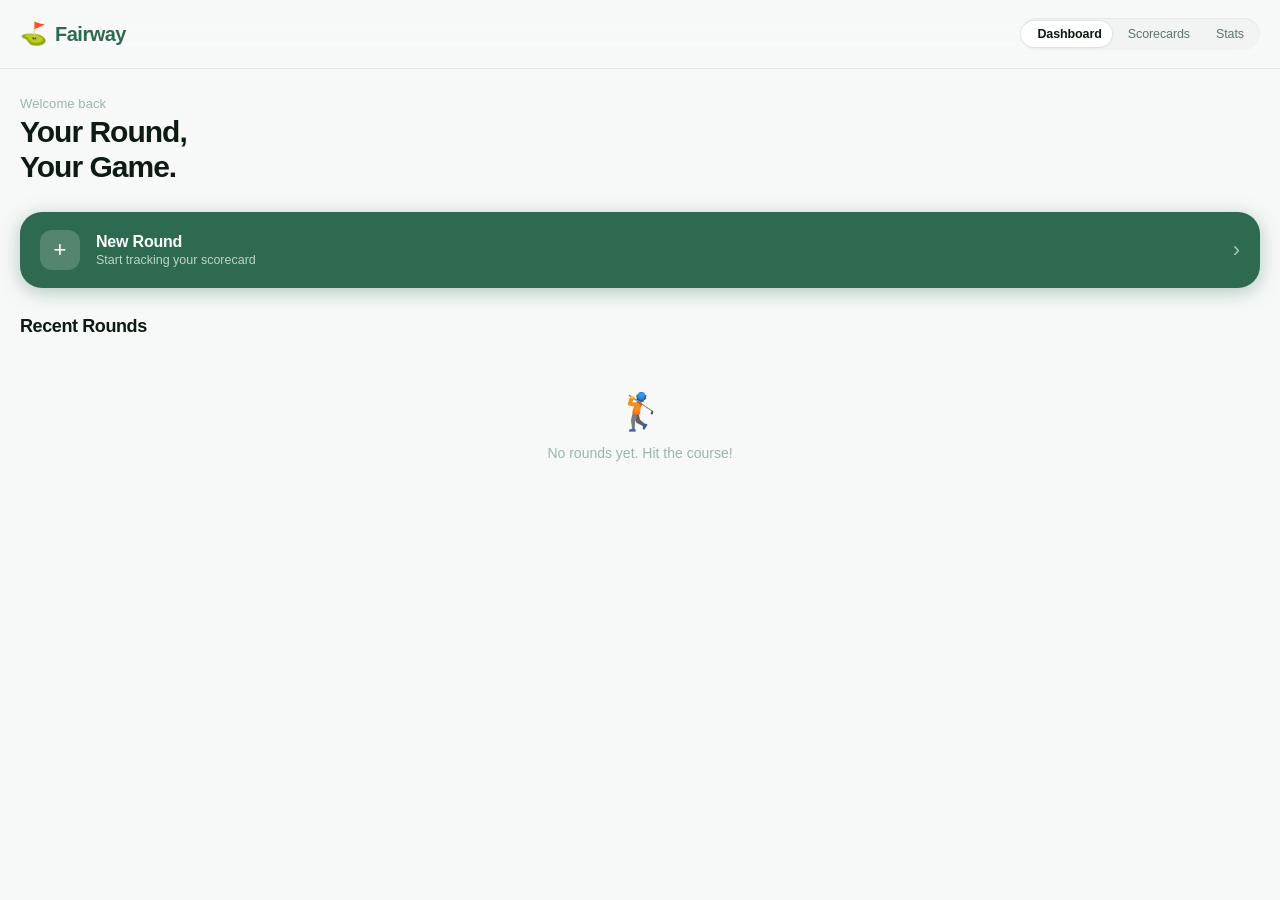
==== index.html @ 3919f479 "Add files via upload" ====
<!DOCTYPE html>
<html lang="en">
<head>
  <meta charset="UTF-8" />
  <meta name="viewport" content="width=device-width, initial-scale=1.0, viewport-fit=cover" />
  <meta name="apple-mobile-web-app-capable" content="yes" />
  <meta name="apple-mobile-web-app-status-bar-style" content="black-translucent" />
  <title>Fairway</title>
  <link rel="stylesheet" href="styles.css" />
</head>
<body>

  <!-- Header -->
  <header class="app-header">
    <div class="header-inner">
      <div class="app-logo">
        <span class="logo-icon">⛳</span>
        <span class="logo-text">Fairway</span>
      </div>
      <nav class="pill-nav" id="pillNav">
        <button class="pill-btn active" data-page="dashboard">Dashboard</button>
        <button class="pill-btn" data-page="scorecards">Scorecards</button>
        <button class="pill-btn" data-page="stats">Stats</button>
        <div class="pill-slider" id="pillSlider"></div>
      </nav>
    </div>
  </header>

  <!-- Pages -->
  <main class="app-main">

    <!-- DASHBOARD PAGE -->
    <section class="page active" id="page-dashboard">
      <div class="page-content">

        <div class="greeting-block">
          <p class="greeting-sub">Welcome back</p>
          <h1 class="greeting-title">Your Round,<br>Your Game.</h1>
        </div>

        <div class="quick-action-card" id="startRoundBtn">
          <div class="qa-icon">+</div>
          <div class="qa-text">
            <span class="qa-title">New Round</span>
            <span class="qa-sub">Start tracking your scorecard</span>
          </div>
          <div class="qa-arrow">›</div>
        </div>

        <div class="section-title">Recent Rounds</div>

        <div class="rounds-list" id="recentRoundsList">
          <div class="empty-state">
            <div class="empty-icon">🏌️</div>
            <p>No rounds yet. Hit the course!</p>
          </div>
        </div>

      </div>
    </section>

    <!-- SCORECARDS PAGE -->
    <section class="page" id="page-scorecards">
      <div class="page-content">

        <div class="page-header-block">
          <h2 class="page-title">Scorecards</h2>
          <button class="icon-btn" id="newRoundBtnSC">
            <span>+</span>
          </button>
        </div>

        <div class="filter-row">
          <button class="filter-chip active" data-filter="all">All</button>
          <button class="filter-chip" data-filter="18">18 Holes</button>
          <button class="filter-chip" data-filter="9">9 Holes</button>
        </div>

        <div class="scorecards-list" id="scorecardsList">
          <div class="empty-state">
            <div class="empty-icon">📋</div>
            <p>No scorecards yet.<br>Start a new round to begin.</p>
          </div>
        </div>

      </div>
    </section>

    <!-- STATS PAGE -->
    <section class="page" id="page-stats">
      <div class="page-content">

        <div class="page-header-block">
          <h2 class="page-title">Stats</h2>
        </div>

        <div class="stats-empty" id="statsEmpty">
          <div class="empty-icon">📊</div>
          <p>Play some rounds to<br>unlock your stats.</p>
        </div>

        <div class="stats-grid" id="statsGrid" style="display:none;">
          <div class="stat-card">
            <span class="stat-label">Avg Score</span>
            <span class="stat-value" id="statAvgScore">—</span>
            <span class="stat-sub">vs par</span>
          </div>
          <div class="stat-card">
            <span class="stat-label">Best Round</span>
            <span class="stat-value" id="statBestRound">—</span>
            <span class="stat-sub">gross score</span>
          </div>
          <div class="stat-card">
            <span class="stat-label">Rounds</span>
            <span class="stat-value" id="statRoundsPlayed">0</span>
            <span class="stat-sub">played</span>
          </div>
          <div class="stat-card">
            <span class="stat-label">Handicap</span>
            <span class="stat-value" id="statHandicap">—</span>
            <span class="stat-sub">index</span>
          </div>
        </div>

        <div class="section-title" id="statsSectionTitle" style="display:none; margin-top:24px;">Score Trend</div>
        <div class="trend-chart" id="trendChart" style="display:none;"></div>

      </div>
    </section>

  </main>

  <!-- NEW ROUND MODAL -->
  <div class="modal-overlay" id="newRoundModal">
    <div class="modal-sheet">
      <div class="modal-handle"></div>
      <h3 class="modal-title">New Round</h3>

      <div class="form-group">
        <label class="form-label">Course Name</label>
        <input class="form-input" type="text" id="courseName" placeholder="e.g. St Andrews Old Course" />
      </div>

      <div class="form-row">
        <div class="form-group half">
          <label class="form-label">Date</label>
          <input class="form-input" type="date" id="roundDate" />
        </div>
        <div class="form-group half">
          <label class="form-label">Holes</label>
          <select class="form-input" id="roundHoles">
            <option value="18">18 Holes</option>
            <option value="9">9 Holes</option>
          </select>
        </div>
      </div>

      <div class="form-group">
        <label class="form-label">Course Par</label>
        <input class="form-input" type="number" id="coursePar" placeholder="72" min="27" max="75" />
      </div>

      <div class="modal-actions">
        <button class="btn-secondary" id="cancelRoundBtn">Cancel</button>
        <button class="btn-primary" id="createRoundBtn">Create Scorecard</button>
      </div>
    </div>
  </div>

  <!-- SCORECARD DETAIL MODAL -->
  <div class="modal-overlay" id="scorecardModal">
    <div class="modal-sheet scorecard-sheet">
      <div class="modal-handle"></div>
      <div class="sc-modal-header">
        <div>
          <h3 class="modal-title" id="scModalCourse">Course Name</h3>
          <p class="sc-modal-date" id="scModalDate">Date</p>
        </div>
        <button class="close-btn" id="closeSCModal">✕</button>
      </div>

      <div class="sc-totals-row">
        <div class="sc-total-chip">
          <span class="sc-total-label">Score</span>
          <span class="sc-total-val" id="scTotalScore">0</span>
        </div>
        <div class="sc-total-chip">
          <span class="sc-total-label">Par</span>
          <span class="sc-total-val" id="scTotalPar">—</span>
        </div>
        <div class="sc-total-chip">
          <span class="sc-total-label">+/−</span>
          <span class="sc-total-val" id="scTotalDiff">—</span>
        </div>
      </div>

      <div class="hole-grid" id="holeGrid"></div>

      <div class="modal-actions">
        <button class="btn-danger" id="deleteRoundBtn">Delete Round</button>
        <button class="btn-primary" id="saveRoundBtn">Save</button>
      </div>
    </div>
  </div>

  <script src="app.js"></script>
</body>
</html>
---- styles.css ----
/* ── Variables ── */
:root {
  --green: #2D6A4F;
  --green-mid: #40916C;
  --green-light: #74C69D;
  --green-pale: #D8F3DC;
  --green-bg: #F0FAF4;
  --white: #FFFFFF;
  --off-white: #F7F9F8;
  --surface: #FFFFFF;
  --surface-2: #F2F4F3;
  --border: rgba(0,0,0,0.07);
  --text-primary: #0D1B12;
  --text-secondary: #5A7569;
  --text-tertiary: #9BB5AC;
  --shadow-sm: 0 1px 4px rgba(0,0,0,0.06), 0 0 0 1px rgba(0,0,0,0.04);
  --shadow-md: 0 4px 20px rgba(0,0,0,0.10), 0 1px 4px rgba(0,0,0,0.06);
  --shadow-lg: 0 12px 40px rgba(0,0,0,0.14), 0 2px 8px rgba(0,0,0,0.08);
  --radius-sm: 10px;
  --radius-md: 16px;
  --radius-lg: 22px;
  --radius-xl: 32px;
  --font: 'SF Pro Display', -apple-system, BlinkMacSystemFont, 'Helvetica Neue', sans-serif;
  --header-h: 68px;
  --safe-top: env(safe-area-inset-top, 0px);
  --safe-bot: env(safe-area-inset-bottom, 0px);
}

/* ── Reset ── */
*, *::before, *::after { box-sizing: border-box; margin: 0; padding: 0; }
html { height: 100%; -webkit-text-size-adjust: 100%; }
body {
  font-family: var(--font);
  background: var(--off-white);
  color: var(--text-primary);
  height: 100%;
  overscroll-behavior: none;
  -webkit-font-smoothing: antialiased;
}
button { font-family: var(--font); cursor: pointer; border: none; background: none; }
input, select { font-family: var(--font); }

/* ── Header ── */
.app-header {
  position: fixed;
  top: 0; left: 0; right: 0;
  z-index: 100;
  padding-top: var(--safe-top);
  background: rgba(247,249,248,0.85);
  backdrop-filter: saturate(180%) blur(20px);
  -webkit-backdrop-filter: saturate(180%) blur(20px);
  border-bottom: 1px solid var(--border);
}

.header-inner {
  display: flex;
  align-items: center;
  justify-content: space-between;
  height: var(--header-h);
  padding: 0 20px;
}

.app-logo {
  display: flex;
  align-items: center;
  gap: 8px;
}
.logo-icon { font-size: 22px; line-height: 1; }
.logo-text {
  font-size: 20px;
  font-weight: 700;
  letter-spacing: -0.5px;
  color: var(--green);
}

/* ── Pill Nav ── */
.pill-nav {
  position: relative;
  display: flex;
  align-items: center;
  background: var(--surface-2);
  border-radius: 50px;
  padding: 3px;
  gap: 0;
  box-shadow: inset 0 1px 2px rgba(0,0,0,0.06);
}

.pill-btn {
  position: relative;
  z-index: 1;
  padding: 6px 13px;
  border-radius: 50px;
  font-size: 12.5px;
  font-weight: 500;
  color: var(--text-secondary);
  transition: color 0.22s ease;
  white-space: nowrap;
  letter-spacing: -0.1px;
}
.pill-btn.active { color: var(--text-primary); font-weight: 600; }

.pill-slider {
  position: absolute;
  top: 3px;
  height: calc(100% - 6px);
  background: var(--white);
  border-radius: 50px;
  box-shadow: var(--shadow-sm);
  transition: left 0.28s cubic-bezier(0.34, 1.56, 0.64, 1), width 0.28s cubic-bezier(0.34, 1.56, 0.64, 1);
  pointer-events: none;
}

/* ── Main ── */
.app-main {
  padding-top: calc(var(--header-h) + var(--safe-top));
  padding-bottom: calc(24px + var(--safe-bot));
  min-height: 100vh;
}

/* ── Pages ── */
.page {
  display: none;
  animation: fadeSlideUp 0.3s cubic-bezier(0.4, 0, 0.2, 1) both;
}
.page.active { display: block; }

@keyframes fadeSlideUp {
  from { opacity: 0; transform: translateY(10px); }
  to   { opacity: 1; transform: translateY(0); }
}

.page-content { padding: 24px 20px 8px; }

/* ── Dashboard ── */
.greeting-block { margin-bottom: 28px; padding-top: 4px; }
.greeting-sub {
  font-size: 13px;
  color: var(--text-tertiary);
  letter-spacing: 0.1px;
  margin-bottom: 4px;
  font-weight: 400;
}
.greeting-title {
  font-size: 30px;
  font-weight: 700;
  line-height: 1.15;
  letter-spacing: -1px;
  color: var(--text-primary);
}

.quick-action-card {
  display: flex;
  align-items: center;
  gap: 16px;
  background: var(--green);
  border-radius: var(--radius-lg);
  padding: 18px 20px;
  margin-bottom: 28px;
  cursor: pointer;
  transition: transform 0.15s ease, box-shadow 0.15s ease;
  box-shadow: 0 4px 20px rgba(45,106,79,0.35);
}
.quick-action-card:active { transform: scale(0.98); }

.qa-icon {
  width: 40px; height: 40px;
  background: rgba(255,255,255,0.18);
  border-radius: 12px;
  display: flex; align-items: center; justify-content: center;
  font-size: 22px;
  font-weight: 300;
  color: white;
  flex-shrink: 0;
}
.qa-text { flex: 1; }
.qa-title { display: block; font-size: 16px; font-weight: 600; color: white; letter-spacing: -0.2px; }
.qa-sub   { display: block; font-size: 12.5px; color: rgba(255,255,255,0.7); margin-top: 2px; }
.qa-arrow { font-size: 22px; color: rgba(255,255,255,0.6); font-weight: 300; }

/* ── Section title ── */
.section-title {
  font-size: 18px;
  font-weight: 700;
  letter-spacing: -0.4px;
  color: var(--text-primary);
  margin-bottom: 14px;
}

/* ── Rounds list ── */
.rounds-list, .scorecards-list {
  display: flex;
  flex-direction: column;
  gap: 12px;
}

.round-card {
  background: var(--surface);
  border-radius: var(--radius-md);
  padding: 16px 18px;
  box-shadow: var(--shadow-sm);
  cursor: pointer;
  transition: transform 0.15s ease, box-shadow 0.15s ease;
  display: flex;
  align-items: center;
  justify-content: space-between;
}
.round-card:active { transform: scale(0.99); box-shadow: var(--shadow-md); }

.round-card-left { flex: 1; min-width: 0; }
.round-course {
  font-size: 15px;
  font-weight: 600;
  letter-spacing: -0.3px;
  color: var(--text-primary);
  white-space: nowrap;
  overflow: hidden;
  text-overflow: ellipsis;
}
.round-meta {
  font-size: 12.5px;
  color: var(--text-tertiary);
  margin-top: 3px;
}

.round-card-right { text-align: right; flex-shrink: 0; margin-left: 12px; }
.round-score-big {
  font-size: 26px;
  font-weight: 700;
  letter-spacing: -1px;
  color: var(--text-primary);
  line-height: 1;
}
.round-vs-par {
  font-size: 12px;
  font-weight: 500;
  margin-top: 3px;
  padding: 2px 7px;
  border-radius: 20px;
  display: inline-block;
}
.round-vs-par.over  { background: #FEE2E2; color: #DC2626; }
.round-vs-par.under { background: #DCFCE7; color: #16A34A; }
.round-vs-par.even  { background: var(--surface-2); color: var(--text-secondary); }

/* ── Page header block ── */
.page-header-block {
  display: flex;
  align-items: center;
  justify-content: space-between;
  margin-bottom: 18px;
}
.page-title {
  font-size: 28px;
  font-weight: 700;
  letter-spacing: -0.8px;
}
.icon-btn {
  width: 36px; height: 36px;
  background: var(--green);
  border-radius: 50%;
  color: white;
  font-size: 22px;
  font-weight: 300;
  display: flex; align-items: center; justify-content: center;
  box-shadow: 0 2px 10px rgba(45,106,79,0.35);
  transition: transform 0.15s ease;
  line-height: 1;
}
.icon-btn:active { transform: scale(0.93); }

/* ── Filter chips ── */
.filter-row {
  display: flex;
  gap: 8px;
  margin-bottom: 18px;
}
.filter-chip {
  padding: 6px 14px;
  border-radius: 50px;
  font-size: 13px;
  font-weight: 500;
  background: var(--surface-2);
  color: var(--text-secondary);
  transition: all 0.18s ease;
}
.filter-chip.active {
  background: var(--green);
  color: white;
  box-shadow: 0 2px 8px rgba(45,106,79,0.3);
}

/* ── Stats ── */
.stats-grid {
  display: grid;
  grid-template-columns: 1fr 1fr;
  gap: 12px;
  margin-top: 4px;
}
.stat-card {
  background: var(--surface);
  border-radius: var(--radius-md);
  padding: 18px 16px;
  box-shadow: var(--shadow-sm);
  display: flex;
  flex-direction: column;
}
.stat-label {
  font-size: 12px;
  color: var(--text-tertiary);
  font-weight: 500;
  letter-spacing: 0.2px;
  text-transform: uppercase;
}
.stat-value {
  font-size: 34px;
  font-weight: 700;
  letter-spacing: -1.5px;
  color: var(--text-primary);
  line-height: 1.1;
  margin-top: 6px;
}
.stat-sub {
  font-size: 12px;
  color: var(--text-tertiary);
  margin-top: 3px;
}

.trend-chart {
  background: var(--surface);
  border-radius: var(--radius-md);
  padding: 16px;
  box-shadow: var(--shadow-sm);
  min-height: 80px;
  display: flex;
  align-items: flex-end;
  gap: 6px;
}
.trend-bar-wrap { flex: 1; display: flex; flex-direction: column; align-items: center; gap: 5px; }
.trend-bar {
  width: 100%;
  background: var(--green-pale);
  border-radius: 4px 4px 0 0;
  transition: height 0.4s cubic-bezier(0.34, 1.56, 0.64, 1);
  min-height: 4px;
}
.trend-bar.best { background: var(--green); }
.trend-label { font-size: 10px; color: var(--text-tertiary); text-align: center; white-space: nowrap; }

/* ── Empty state ── */
.empty-state, .stats-empty {
  text-align: center;
  padding: 40px 20px;
  color: var(--text-tertiary);
}
.empty-icon { font-size: 36px; margin-bottom: 10px; }
.empty-state p, .stats-empty p { font-size: 14px; line-height: 1.5; }

/* ── Modal ── */
.modal-overlay {
  display: none;
  position: fixed;
  inset: 0;
  z-index: 200;
  background: rgba(0,0,0,0.4);
  backdrop-filter: blur(4px);
  -webkit-backdrop-filter: blur(4px);
  align-items: flex-end;
  animation: overlayIn 0.22s ease both;
}
.modal-overlay.open { display: flex; }

@keyframes overlayIn {
  from { background: rgba(0,0,0,0); }
  to   { background: rgba(0,0,0,0.4); }
}

.modal-sheet {
  background: var(--surface);
  border-radius: var(--radius-xl) var(--radius-xl) 0 0;
  width: 100%;
  max-height: 92vh;
  overflow-y: auto;
  padding: 12px 24px calc(28px + var(--safe-bot));
  animation: sheetUp 0.3s cubic-bezier(0.34, 1.2, 0.64, 1) both;
  -webkit-overflow-scrolling: touch;
}

.scorecard-sheet { max-height: 95vh; }

@keyframes sheetUp {
  from { transform: translateY(100%); }
  to   { transform: translateY(0); }
}

.modal-handle {
  width: 36px; height: 4px;
  background: var(--border);
  border-radius: 2px;
  margin: 0 auto 20px;
}

.modal-title {
  font-size: 20px;
  font-weight: 700;
  letter-spacing: -0.5px;
  margin-bottom: 22px;
}

/* ── Form ── */
.form-group { margin-bottom: 16px; }
.form-row { display: flex; gap: 12px; }
.form-group.half { flex: 1; }

.form-label {
  display: block;
  font-size: 12.5px;
  font-weight: 600;
  color: var(--text-secondary);
  letter-spacing: 0.2px;
  text-transform: uppercase;
  margin-bottom: 6px;
}

.form-input {
  width: 100%;
  padding: 13px 14px;
  background: var(--surface-2);
  border: 1.5px solid transparent;
  border-radius: var(--radius-sm);
  font-size: 15px;
  color: var(--text-primary);
  outline: none;
  transition: border-color 0.18s ease, background 0.18s ease;
  -webkit-appearance: none;
  appearance: none;
}
.form-input:focus {
  border-color: var(--green-light);
  background: var(--white);
}
.form-input::placeholder { color: var(--text-tertiary); }

/* ── Modal actions ── */
.modal-actions {
  display: flex;
  gap: 10px;
  margin-top: 24px;
}

.btn-primary {
  flex: 2;
  padding: 15px;
  background: var(--green);
  color: white;
  border-radius: var(--radius-md);
  font-size: 15px;
  font-weight: 600;
  letter-spacing: -0.2px;
  box-shadow: 0 3px 14px rgba(45,106,79,0.35);
  transition: transform 0.15s ease, opacity 0.15s ease;
}
.btn-primary:active { transform: scale(0.98); opacity: 0.9; }

.btn-secondary {
  flex: 1;
  padding: 15px;
  background: var(--surface-2);
  color: var(--text-secondary);
  border-radius: var(--radius-md);
  font-size: 15px;
  font-weight: 500;
  transition: background 0.15s ease;
}
.btn-secondary:active { background: var(--border); }

.btn-danger {
  flex: 1;
  padding: 15px;
  background: #FEE2E2;
  color: #DC2626;
  border-radius: var(--radius-md);
  font-size: 15px;
  font-weight: 600;
  transition: background 0.15s ease;
}
.btn-danger:active { background: #FECACA; }

/* ── Scorecard Modal ── */
.sc-modal-header {
  display: flex;
  align-items: flex-start;
  justify-content: space-between;
  margin-bottom: 18px;
}
.sc-modal-date {
  font-size: 13px;
  color: var(--text-tertiary);
  margin-top: 3px;
}
.close-btn {
  width: 32px; height: 32px;
  background: var(--surface-2);
  border-radius: 50%;
  font-size: 14px;
  color: var(--text-secondary);
  display: flex; align-items: center; justify-content: center;
  flex-shrink: 0;
  margin-top: -4px;
  transition: background 0.15s ease;
}
.close-btn:active { background: var(--border); }

.sc-totals-row {
  display: flex;
  gap: 10px;
  margin-bottom: 22px;
}
.sc-total-chip {
  flex: 1;
  background: var(--off-white);
  border-radius: var(--radius-sm);
  padding: 12px;
  text-align: center;
}
.sc-total-label {
  display: block;
  font-size: 11px;
  color: var(--text-tertiary);
  font-weight: 600;
  text-transform: uppercase;
  letter-spacing: 0.3px;
}
.sc-total-val {
  display: block;
  font-size: 24px;
  font-weight: 700;
  letter-spacing: -1px;
  margin-top: 4px;
  color: var(--text-primary);
}

/* ── Hole Grid ── */
.hole-grid {
  display: grid;
  grid-template-columns: repeat(3, 1fr);
  gap: 10px;
  margin-bottom: 6px;
}

.hole-cell {
  background: var(--off-white);
  border-radius: var(--radius-sm);
  padding: 10px 8px 10px;
  display: flex;
  flex-direction: column;
  align-items: center;
  gap: 6px;
}
.hole-num {
  font-size: 11px;
  font-weight: 600;
  color: var(--text-tertiary);
  text-transform: uppercase;
  letter-spacing: 0.3px;
}
.hole-par-label {
  font-size: 11px;
  color: var(--text-tertiary);
}
.hole-score-input {
  width: 100%;
  text-align: center;
  padding: 8px 4px;
  background: var(--white);
  border: 1.5px solid transparent;
  border-radius: 8px;
  font-size: 20px;
  font-weight: 700;
  color: var(--text-primary);
  outline: none;
  -webkit-appearance: none;
  appearance: none;
  transition: border-color 0.18s ease;
}
.hole-score-input:focus { border-color: var(--green-light); }
.hole-score-input.birdie { border-color: var(--green-light); background: var(--green-pale); color: var(--green); }
.hole-score-input.eagle  { border-color: var(--green); background: var(--green); color: white; }
.hole-score-input.bogey  { border-color: #FCA5A5; background: #FFF5F5; color: #DC2626; }
.hole-score-input.double { border-color: #DC2626; background: #FEE2E2; color: #DC2626; }

/* ── Scrollbar ── */
::-webkit-scrollbar { width: 0; }
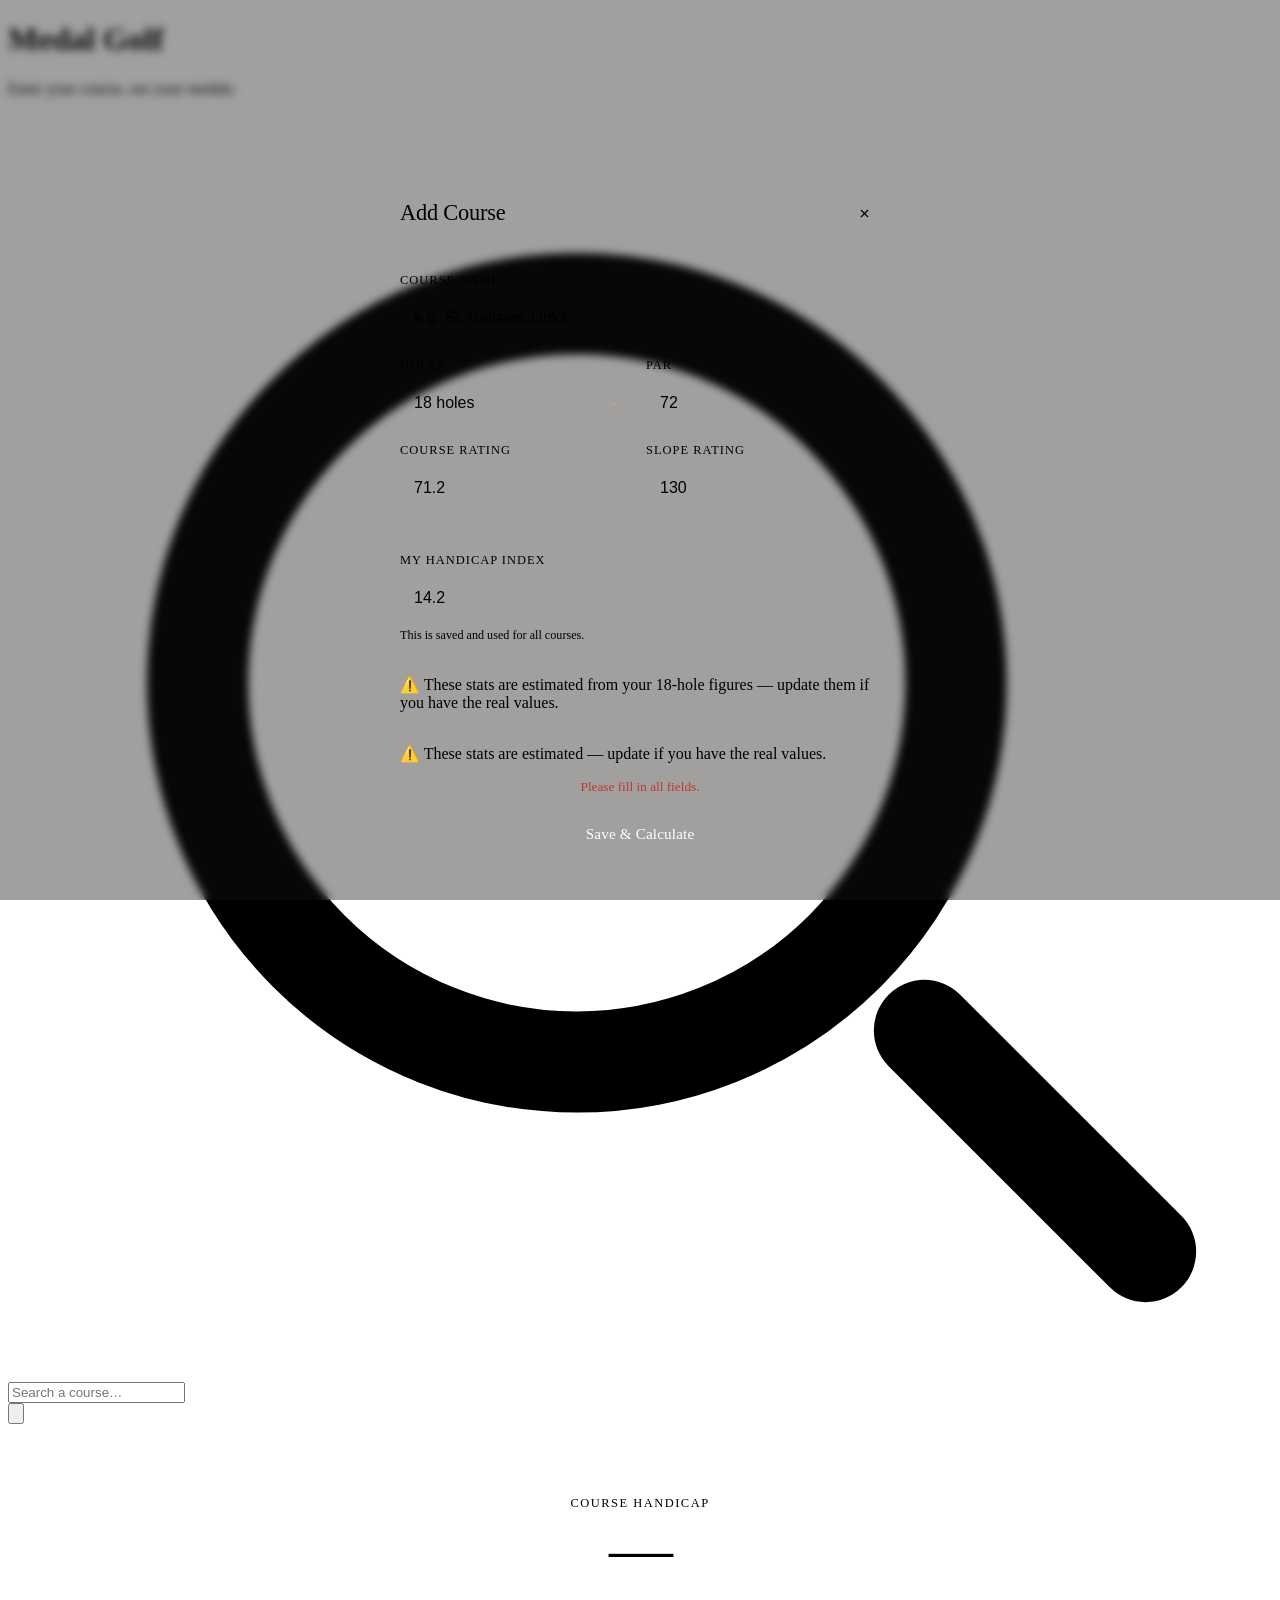
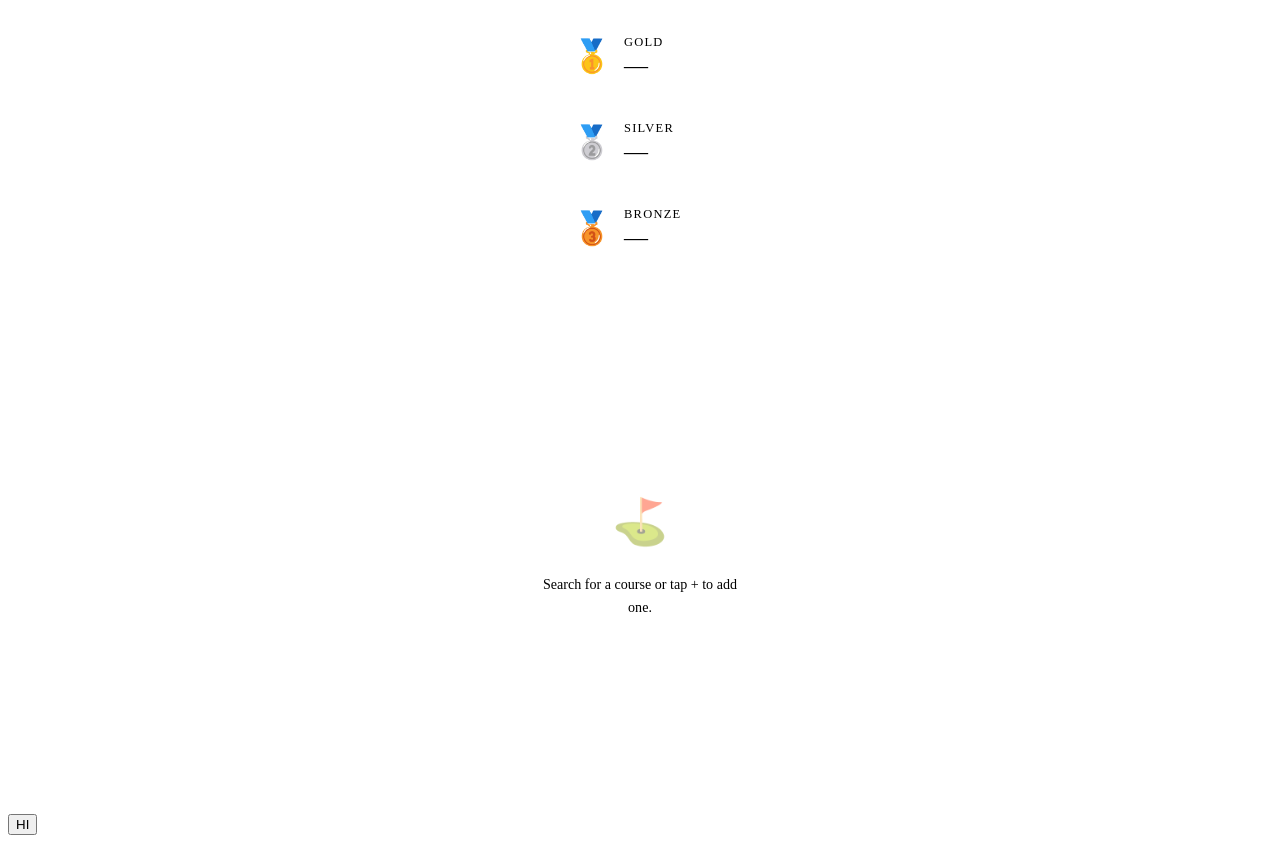
==== commit 60712669: "Add files via upload" ====
--- a/index.html
+++ b/index.html
@@ -2,207 +2,180 @@
 <html lang="en">
 <head>
   <meta charset="UTF-8" />
-  <meta name="viewport" content="width=device-width, initial-scale=1.0, viewport-fit=cover" />
+  <meta name="viewport" content="width=device-width, initial-scale=1.0, maximum-scale=1.0, user-scalable=no, viewport-fit=cover" />
+  <title>Medal Golf</title>
+  <link rel="manifest" href="manifest.json" />
   <meta name="apple-mobile-web-app-capable" content="yes" />
   <meta name="apple-mobile-web-app-status-bar-style" content="black-translucent" />
-  <title>Fairway</title>
-  <link rel="stylesheet" href="styles.css" />
+  <meta name="apple-mobile-web-app-title" content="Medal Golf" />
+  <link rel="apple-touch-icon" href="icons/icon-180.png" />
+  <meta name="theme-color" content="#f5f0e8" />
+  <link rel="preconnect" href="https://fonts.googleapis.com" />
+  <link rel="preconnect" href="https://fonts.gstatic.com" crossorigin />
+  <link href="https://fonts.googleapis.com/css2?family=DM+Sans:wght@300;400;500;600&family=DM+Serif+Display&display=swap" rel="stylesheet" />
+  <link rel="stylesheet" href="css/base.css" />
+  <link rel="stylesheet" href="css/search.css" />
+  <link rel="stylesheet" href="css/results.css" />
+  <link rel="stylesheet" href="css/modal.css" />
 </head>
 <body>
 
-  <!-- Header -->
-  <header class="app-header">
-    <div class="header-inner">
-      <div class="app-logo">
-        <span class="logo-icon">⛳</span>
-        <span class="logo-text">Fairway</span>
+  <!-- Main view -->
+  <div class="app">
+
+    <header class="app-header">
+      <h1 class="app-title">Medal Golf</h1>
+      <p class="app-sub">Enter your course, see your medals.</p>
+    </header>
+
+    <section class="search-section">
+      <div class="search-row">
+        <div class="search-wrap">
+          <svg class="search-icon" xmlns="http://www.w3.org/2000/svg" viewBox="0 0 20 20" fill="none" stroke="currentColor" stroke-width="1.6" stroke-linecap="round" stroke-linejoin="round">
+            <circle cx="9" cy="9" r="6"/><line x1="14.5" y1="14.5" x2="18" y2="18"/>
+          </svg>
+          <input type="text" id="searchInput" class="search-input" placeholder="Search a course…" autocomplete="off" />
+          <div id="searchDropdown" class="search-dropdown hidden"></div>
+        </div>
+        <button class="add-btn" id="openAddCourse" title="Add course">
+          <svg xmlns="http://www.w3.org/2000/svg" viewBox="0 0 20 20" fill="none" stroke="currentColor" stroke-width="1.8" stroke-linecap="round">
+            <line x1="10" y1="4" x2="10" y2="16"/><line x1="4" y1="10" x2="16" y2="10"/>
+          </svg>
+        </button>
       </div>
-      <nav class="pill-nav" id="pillNav">
-        <button class="pill-btn active" data-page="dashboard">Dashboard</button>
-        <button class="pill-btn" data-page="scorecards">Scorecards</button>
-        <button class="pill-btn" data-page="stats">Stats</button>
-        <div class="pill-slider" id="pillSlider"></div>
-      </nav>
-    </div>
-  </header>
+    </section>
 
-  <!-- Pages -->
-  <main class="app-main">
+    <!-- Results -->
+    <section class="results-section hidden" id="resultsSection">
+      <div class="course-info">
+        <span class="course-name-label" id="displayCourseName"></span>
+        <span class="course-meta" id="displayCourseMeta"></span>
+      </div>
 
-    <!-- DASHBOARD PAGE -->
-    <section class="page active" id="page-dashboard">
-      <div class="page-content">
+      <div class="estimated-warning hidden" id="estimatedWarning"></div>
 
-        <div class="greeting-block">
-          <p class="greeting-sub">Welcome back</p>
-          <h1 class="greeting-title">Your Round,<br>Your Game.</h1>
+      <div class="handicap-display">
+        <span class="handicap-label">Course Handicap</span>
+        <span class="handicap-value" id="displayCourseHandicap">—</span>
+      </div>
+
+      <div class="medals">
+        <div class="medal-row" id="goldRow">
+          <span class="medal-emoji">🥇</span>
+          <div class="medal-info">
+            <span class="medal-tier">Gold</span>
+            <span class="medal-range" id="goldRange">—</span>
+          </div>
+        </div>
+        <div class="medal-row" id="silverRow">
+          <span class="medal-emoji">🥈</span>
+          <div class="medal-info">
+            <span class="medal-tier">Silver</span>
+            <span class="medal-range" id="silverRange">—</span>
+          </div>
+        </div>
+        <div class="medal-row" id="bronzeRow">
+          <span class="medal-emoji">🥉</span>
+          <div class="medal-info">
+            <span class="medal-tier">Bronze</span>
+            <span class="medal-range" id="bronzeRange">—</span>
+          </div>
+        </div>
+      </div>
+    </section>
+
+    <!-- Empty state -->
+    <section class="empty-state" id="emptyState">
+      <span class="empty-icon">⛳</span>
+      <p class="empty-text">Search for a course or tap + to add one.</p>
+    </section>
+
+  </div>
+
+  <!-- Add Course Modal -->
+  <div class="modal-backdrop hidden" id="modalBackdrop">
+    <div class="modal" id="addCourseModal">
+      <div class="modal-header">
+        <h2 class="modal-title">Add Course</h2>
+        <button class="modal-close" id="closeModal">
+          <svg xmlns="http://www.w3.org/2000/svg" viewBox="0 0 20 20" fill="none" stroke="currentColor" stroke-width="1.8" stroke-linecap="round">
+            <line x1="5" y1="5" x2="15" y2="15"/><line x1="15" y1="5" x2="5" y2="15"/>
+          </svg>
+        </button>
+      </div>
+
+      <div class="modal-body">
+        <div class="field-group">
+          <label class="field-label" for="fieldName">Course Name</label>
+          <input class="field-input" type="text" id="fieldName" placeholder="e.g. St Andrews Links" />
         </div>
 
-        <div class="quick-action-card" id="startRoundBtn">
-          <div class="qa-icon">+</div>
-          <div class="qa-text">
-            <span class="qa-title">New Round</span>
-            <span class="qa-sub">Start tracking your scorecard</span>
+        <div class="field-row">
+          <div class="field-group">
+            <label class="field-label" for="fieldHoles">Holes</label>
+            <select class="field-input field-select" id="fieldHoles">
+              <option value="18">18 holes</option>
+              <option value="front9">Front 9</option>
+              <option value="back9">Back 9</option>
+            </select>
           </div>
-          <div class="qa-arrow">›</div>
-        </div>
-
-        <div class="section-title">Recent Rounds</div>
-
-        <div class="rounds-list" id="recentRoundsList">
-          <div class="empty-state">
-            <div class="empty-icon">🏌️</div>
-            <p>No rounds yet. Hit the course!</p>
+          <div class="field-group">
+            <label class="field-label" for="fieldPar">Par</label>
+            <input class="field-input" type="number" id="fieldPar" placeholder="72" min="27" max="74" />
           </div>
         </div>
 
-      </div>
-    </section>
-
-    <!-- SCORECARDS PAGE -->
-    <section class="page" id="page-scorecards">
-      <div class="page-content">
-
-        <div class="page-header-block">
-          <h2 class="page-title">Scorecards</h2>
-          <button class="icon-btn" id="newRoundBtnSC">
-            <span>+</span>
-          </button>
-        </div>
-
-        <div class="filter-row">
-          <button class="filter-chip active" data-filter="all">All</button>
-          <button class="filter-chip" data-filter="18">18 Holes</button>
-          <button class="filter-chip" data-filter="9">9 Holes</button>
-        </div>
-
-        <div class="scorecards-list" id="scorecardsList">
-          <div class="empty-state">
-            <div class="empty-icon">📋</div>
-            <p>No scorecards yet.<br>Start a new round to begin.</p>
+        <div class="field-row">
+          <div class="field-group">
+            <label class="field-label" for="fieldCR">Course Rating</label>
+            <input class="field-input" type="number" id="fieldCR" placeholder="71.2" step="0.1" min="55" max="80" />
+          </div>
+          <div class="field-group">
+            <label class="field-label" for="fieldSR">Slope Rating</label>
+            <input class="field-input" type="number" id="fieldSR" placeholder="130" min="55" max="155" />
           </div>
         </div>
 
+        <div class="field-divider"></div>
+
+        <div class="field-group">
+          <label class="field-label" for="fieldHI">My Handicap Index</label>
+          <input class="field-input" type="number" id="fieldHI" placeholder="14.2" step="0.1" min="0" max="54" />
+          <span class="field-hint">This is saved and used for all courses.</span>
       </div>
-    </section>
 
-    <!-- STATS PAGE -->
-    <section class="page" id="page-stats">
-      <div class="page-content">
-
-        <div class="page-header-block">
-          <h2 class="page-title">Stats</h2>
+      <p class="estimated-note hidden" id="estimatedNote">⚠️ These stats are estimated from your 18-hole figures — update them if you have the real values.</p>
         </div>
 
-        <div class="stats-empty" id="statsEmpty">
-          <div class="empty-icon">📊</div>
-          <p>Play some rounds to<br>unlock your stats.</p>
+        <p class="estimated-note hidden" id="estimatedNote">⚠️ These stats are estimated — update if you have the real values.</p>
+        <p class="modal-error hidden" id="modalError">Please fill in all fields.</p>
+
+        <div class="modal-actions" id="modalActions">
+          <button class="submit-btn" id="submitCourse">Save &amp; Calculate</button>
         </div>
-
-        <div class="stats-grid" id="statsGrid" style="display:none;">
-          <div class="stat-card">
-            <span class="stat-label">Avg Score</span>
-            <span class="stat-value" id="statAvgScore">—</span>
-            <span class="stat-sub">vs par</span>
-          </div>
-          <div class="stat-card">
-            <span class="stat-label">Best Round</span>
-            <span class="stat-value" id="statBestRound">—</span>
-            <span class="stat-sub">gross score</span>
-          </div>
-          <div class="stat-card">
-            <span class="stat-label">Rounds</span>
-            <span class="stat-value" id="statRoundsPlayed">0</span>
-            <span class="stat-sub">played</span>
-          </div>
-          <div class="stat-card">
-            <span class="stat-label">Handicap</span>
-            <span class="stat-value" id="statHandicap">—</span>
-            <span class="stat-sub">index</span>
-          </div>
-        </div>
-
-        <div class="section-title" id="statsSectionTitle" style="display:none; margin-top:24px;">Score Trend</div>
-        <div class="trend-chart" id="trendChart" style="display:none;"></div>
-
-      </div>
-    </section>
-
-  </main>
-
-  <!-- NEW ROUND MODAL -->
-  <div class="modal-overlay" id="newRoundModal">
-    <div class="modal-sheet">
-      <div class="modal-handle"></div>
-      <h3 class="modal-title">New Round</h3>
-
-      <div class="form-group">
-        <label class="form-label">Course Name</label>
-        <input class="form-input" type="text" id="courseName" placeholder="e.g. St Andrews Old Course" />
-      </div>
-
-      <div class="form-row">
-        <div class="form-group half">
-          <label class="form-label">Date</label>
-          <input class="form-input" type="date" id="roundDate" />
-        </div>
-        <div class="form-group half">
-          <label class="form-label">Holes</label>
-          <select class="form-input" id="roundHoles">
-            <option value="18">18 Holes</option>
-            <option value="9">9 Holes</option>
-          </select>
-        </div>
-      </div>
-
-      <div class="form-group">
-        <label class="form-label">Course Par</label>
-        <input class="form-input" type="number" id="coursePar" placeholder="72" min="27" max="75" />
-      </div>
-
-      <div class="modal-actions">
-        <button class="btn-secondary" id="cancelRoundBtn">Cancel</button>
-        <button class="btn-primary" id="createRoundBtn">Create Scorecard</button>
       </div>
     </div>
   </div>
 
-  <!-- SCORECARD DETAIL MODAL -->
-  <div class="modal-overlay" id="scorecardModal">
-    <div class="modal-sheet scorecard-sheet">
-      <div class="modal-handle"></div>
-      <div class="sc-modal-header">
-        <div>
-          <h3 class="modal-title" id="scModalCourse">Course Name</h3>
-          <p class="sc-modal-date" id="scModalDate">Date</p>
-        </div>
-        <button class="close-btn" id="closeSCModal">✕</button>
-      </div>
+  <!-- Edit Handicap floating button -->
+  <button class="hi-edit-btn hidden" id="hiEditBtn" title="Edit handicap index">
+    HI <span id="hiEditValue"></span>
+  </button>
 
-      <div class="sc-totals-row">
-        <div class="sc-total-chip">
-          <span class="sc-total-label">Score</span>
-          <span class="sc-total-val" id="scTotalScore">0</span>
-        </div>
-        <div class="sc-total-chip">
-          <span class="sc-total-label">Par</span>
-          <span class="sc-total-val" id="scTotalPar">—</span>
-        </div>
-        <div class="sc-total-chip">
-          <span class="sc-total-label">+/−</span>
-          <span class="sc-total-val" id="scTotalDiff">—</span>
-        </div>
-      </div>
-
-      <div class="hole-grid" id="holeGrid"></div>
-
-      <div class="modal-actions">
-        <button class="btn-danger" id="deleteRoundBtn">Delete Round</button>
-        <button class="btn-primary" id="saveRoundBtn">Save</button>
-      </div>
-    </div>
-  </div>
-
-  <script src="app.js"></script>
+  <script>
+    if ('serviceWorker' in navigator) {
+      window.addEventListener('load', () => {
+        navigator.serviceWorker.register('/sw.js');
+      });
+    }
+  </script>
+  <script src="js/api.js"></script>
+  <script src="js/storage.js"></script>
+  <script src="js/calculator.js"></script>
+  <script src="js/ui.js"></script>
+  <script src="js/sheet.js"></script>
+  <script src="js/app.js"></script>
 </body>
 </html>
+<link rel="stylesheet" href="css/responsive.css" />
+  <link rel="stylesheet" href="css/components.css" />
--- a/css/results.css
+++ b/css/results.css
@@ -0,0 +1,155 @@
+/* ── Results section ── */
+.results-section {
+  animation: fadeUp 0.3s ease both;
+  display: flex;
+  flex-direction: column;
+  align-items: center;
+  justify-content: center;
+  min-height: 55vh;
+}
+
+@keyframes fadeUp {
+  from { opacity: 0; transform: translateY(12px); }
+  to   { opacity: 1; transform: translateY(0); }
+}
+
+/* ── Course info ── */
+.course-info {
+  text-align: center;
+  margin-bottom: 20px;
+  display: flex;
+  flex-direction: column;
+  gap: 4px;
+  width: 100%;
+}
+
+.course-name-label {
+  font-family: var(--font-display);
+  font-size: 1.55rem;
+  font-weight: 400;
+  color: var(--text-primary);
+  letter-spacing: -0.01em;
+  line-height: 1.2;
+}
+
+.course-meta {
+  font-size: 0.82rem;
+  color: var(--text-tertiary);
+  font-weight: 300;
+  letter-spacing: 0.02em;
+}
+
+/* ── Course handicap display ── */
+.handicap-display {
+  display: flex;
+  flex-direction: column;
+  align-items: center;
+  margin-bottom: 32px;
+  gap: 6px;
+  width: 100%;
+}
+
+.handicap-label {
+  font-size: 0.78rem;
+  text-transform: uppercase;
+  letter-spacing: 0.12em;
+  color: var(--text-tertiary);
+  font-weight: 500;
+}
+
+.handicap-value {
+  font-family: var(--font-display);
+  font-size: 4rem;
+  color: var(--text-primary);
+  line-height: 1;
+  letter-spacing: -0.03em;
+}
+
+/* ── Medals ── */
+.medals {
+  display: flex;
+  flex-direction: column;
+  gap: 0;
+  width: 100%;
+  max-width: 300px;
+  margin: 0 auto;
+  padding-left: 36px;
+}
+
+.medal-row {
+  display: flex;
+  align-items: center;
+  justify-content: center;
+  gap: 20px;
+  padding: 22px 0;
+  border-bottom: 1px solid var(--border-light);
+}
+
+.medal-row:first-child {
+  border-top: 1px solid var(--border-light);
+}
+
+.medal-emoji {
+  font-size: 2rem;
+  line-height: 1;
+  flex-shrink: 0;
+  width: 32px;
+  text-align: center;
+}
+
+.medal-info {
+  display: flex;
+  flex-direction: column;
+  gap: 3px;
+  width: 120px;
+}
+
+.medal-tier {
+  font-size: 0.78rem;
+  text-transform: uppercase;
+  letter-spacing: 0.1em;
+  font-weight: 500;
+  color: var(--text-tertiary);
+}
+
+#goldRow .medal-tier   { color: var(--gold); }
+#silverRow .medal-tier { color: var(--silver); }
+#bronzeRow .medal-tier { color: var(--bronze); }
+
+.medal-range {
+  font-family: var(--font-display);
+  font-size: 1.5rem;
+  color: var(--text-primary);
+  letter-spacing: -0.02em;
+  line-height: 1;
+}
+
+/* ── Estimated warning ── */
+.estimated-warning {
+  display: none;
+}
+
+/* ── Empty state ── */
+.empty-state {
+  display: flex;
+  flex-direction: column;
+  align-items: center;
+  justify-content: center;
+  min-height: 55vh;
+  gap: 14px;
+  color: var(--text-tertiary);
+  text-align: center;
+}
+
+.empty-icon {
+  font-size: 2.8rem;
+  line-height: 1;
+  opacity: 0.5;
+}
+
+.empty-text {
+  font-size: 0.88rem;
+  font-weight: 300;
+  line-height: 1.6;
+  max-width: 200px;
+}
--- a/css/modal.css
+++ b/css/modal.css
@@ -0,0 +1,227 @@
+/* ── Modal backdrop ── */
+.modal-backdrop {
+  position: fixed;
+  inset: -100px 0 0 0;
+  padding-top: 100px;
+  background: rgba(20, 18, 14, 0.4);
+  backdrop-filter: blur(4px);
+  -webkit-backdrop-filter: blur(4px);
+  z-index: 200;
+  display: flex;
+  align-items: flex-end;
+  justify-content: center;
+  animation: backdropIn 0.2s ease both;
+}
+
+@keyframes backdropIn {
+  from { opacity: 0; }
+  to   { opacity: 1; }
+}
+
+/* ── Modal panel ── */
+.modal {
+  background: var(--surface);
+  width: 100%;
+  max-width: 480px;
+  border-radius: var(--radius-lg) var(--radius-lg) 0 0;
+  padding: 12px 24px max(40px, calc(env(safe-area-inset-bottom) + 24px));
+  animation: sheetUp 0.28s cubic-bezier(0.32, 0.72, 0, 1) both;
+  max-height: 92dvh;
+  overflow-y: auto;
+}
+
+.modal::before {
+  content: '';
+  display: block;
+  width: 36px;
+  height: 4px;
+  background: var(--border);
+  border-radius: 100px;
+  margin: 0 auto 20px;
+}
+
+@keyframes sheetUp {
+  from { transform: translateY(100%); }
+  to   { transform: translateY(0); }
+}
+
+/* ── Modal header ── */
+.modal-header {
+  display: flex;
+  align-items: center;
+  justify-content: space-between;
+  margin-bottom: 28px;
+}
+
+.modal-title {
+  font-family: var(--font-display);
+  font-size: 1.4rem;
+  font-weight: 400;
+  color: var(--text-primary);
+  letter-spacing: -0.01em;
+}
+
+.modal-close {
+  width: 32px;
+  height: 32px;
+  background: var(--bg);
+  border: 1px solid var(--border);
+  border-radius: 50%;
+  cursor: pointer;
+  display: flex;
+  align-items: center;
+  justify-content: center;
+  color: var(--text-secondary);
+  transition: all var(--transition);
+}
+
+.modal-close svg {
+  width: 13px;
+  height: 13px;
+}
+
+.modal-close:hover {
+  background: var(--border);
+}
+
+/* ── Fields ── */
+.modal-body {
+  display: flex;
+  flex-direction: column;
+  gap: 16px;
+}
+
+.field-group {
+  display: flex;
+  flex-direction: column;
+  gap: 6px;
+  flex: 1;
+}
+
+.field-row {
+  display: flex;
+  gap: 12px;
+}
+
+.field-label {
+  font-size: 0.78rem;
+  font-weight: 500;
+  color: var(--text-secondary);
+  text-transform: uppercase;
+  letter-spacing: 0.08em;
+}
+
+.field-input {
+  height: 48px;
+  background: var(--bg);
+  border: 1.5px solid var(--border);
+  border-radius: var(--radius-sm);
+  padding: 0 14px;
+  font-size: 16px;
+  color: var(--text-primary);
+  outline: none;
+  width: 100%;
+  transition: border-color var(--transition), box-shadow var(--transition);
+  -webkit-appearance: none;
+  appearance: none;
+}
+
+.field-input::placeholder {
+  color: var(--text-tertiary);
+}
+
+.field-input:focus {
+  border-color: var(--accent);
+  box-shadow: 0 0 0 3px rgba(44, 44, 44, 0.06);
+  background: var(--surface);
+}
+
+.field-select {
+  cursor: pointer;
+  background-image: url("data:image/svg+xml,%3Csvg xmlns='http://www.w3.org/2000/svg' viewBox='0 0 20 20' fill='none' stroke='%23b0a898' stroke-width='1.6' stroke-linecap='round'%3E%3Cpolyline points='5 8 10 13 15 8'/%3E%3C/svg%3E");
+  background-repeat: no-repeat;
+  background-position: right 12px center;
+  background-size: 16px;
+  padding-right: 36px;
+}
+
+.field-hint {
+  font-size: 0.76rem;
+  color: var(--text-tertiary);
+  font-weight: 300;
+}
+
+.field-divider {
+  height: 1px;
+  background: var(--border-light);
+  margin: 4px 0;
+}
+
+/* ── Error ── */
+.modal-error {
+  font-size: 0.83rem;
+  color: #c0392b;
+  text-align: center;
+  font-weight: 400;
+}
+
+/* ── Submit button ── */
+.submit-btn {
+  height: 52px;
+  background: var(--accent);
+  color: #fff;
+  border: none;
+  border-radius: var(--radius-md);
+  font-size: 0.95rem;
+  font-family: var(--font-body);
+  font-weight: 500;
+  cursor: pointer;
+  width: 100%;
+  margin-top: 4px;
+  letter-spacing: 0.01em;
+  transition: background var(--transition), transform var(--transition);
+}
+
+.submit-btn:hover {
+  background: #3e3e3e;
+}
+
+.submit-btn:active {
+  transform: scale(0.98);
+}
+
+/* ── Modal actions row ── */
+.modal-actions {
+  display: flex;
+  gap: 10px;
+  margin-top: 4px;
+}
+
+.modal-actions .submit-btn {
+  margin-top: 0;
+  flex: 1;
+}
+
+.delete-btn {
+  height: 52px;
+  background: transparent;
+  color: #c0392b;
+  border: 1.5px solid rgba(192, 57, 43, 0.3);
+  border-radius: var(--radius-md);
+  font-size: 0.95rem;
+  font-family: var(--font-body);
+  font-weight: 500;
+  cursor: pointer;
+  padding: 0 20px;
+  transition: all var(--transition);
+  white-space: nowrap;
+}
+
+.delete-btn:hover {
+  background: rgba(192, 57, 43, 0.06);
+  border-color: #c0392b;
+}
+
+.delete-btn:active {
+  transform: scale(0.98);
+}
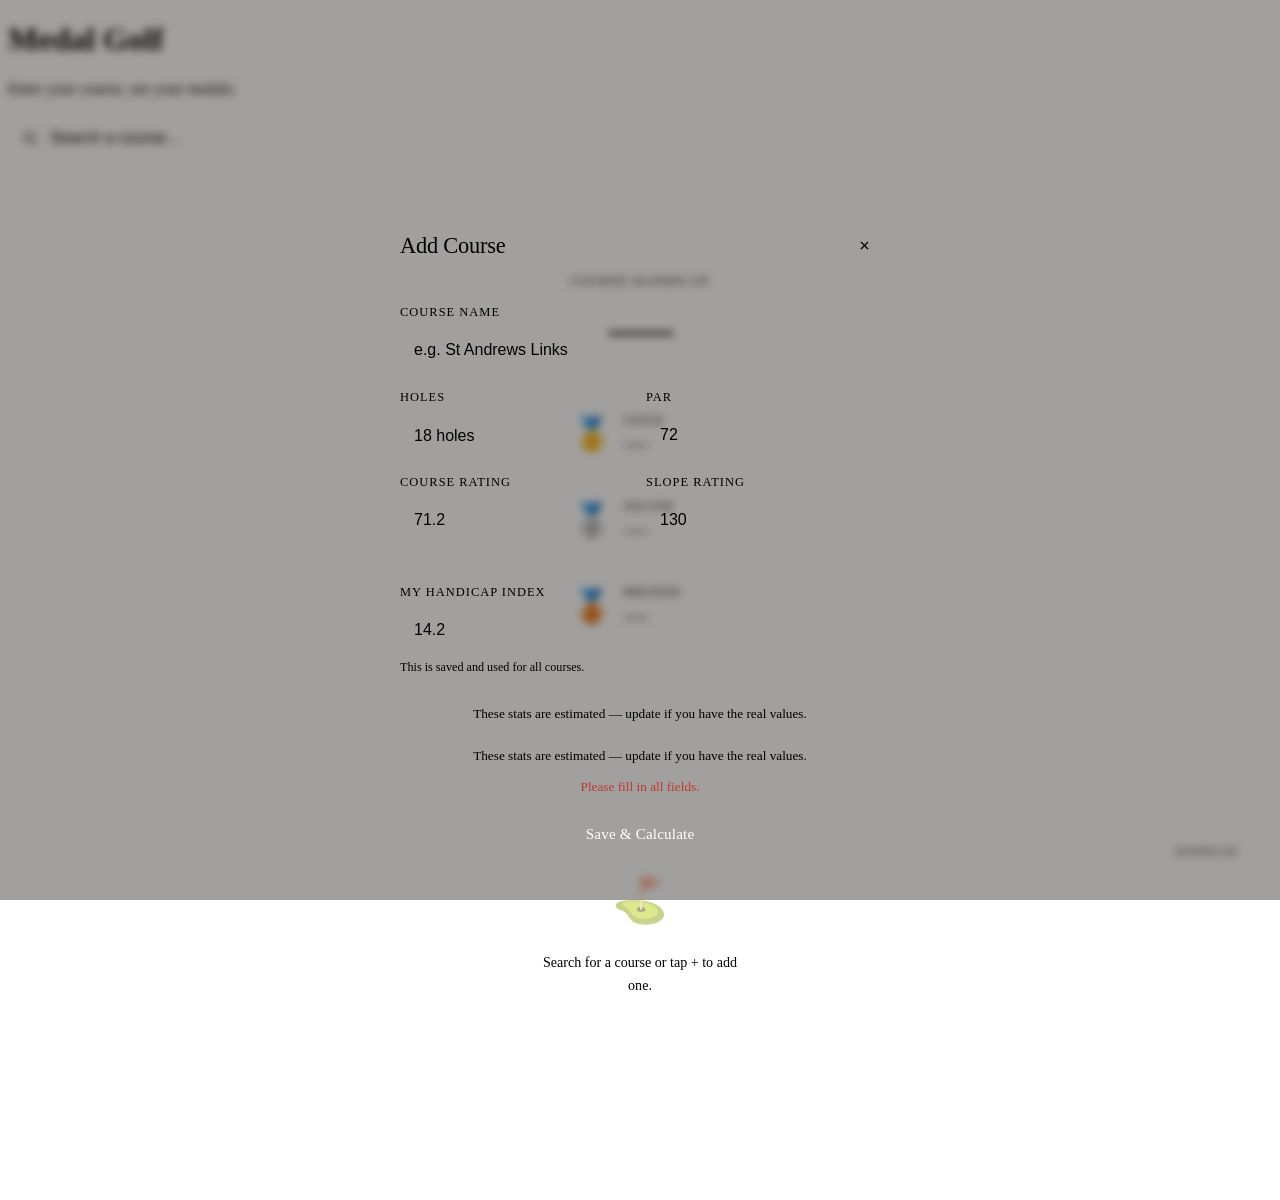
==== commit 3b208848: "Add files via upload" ====
--- a/index.html
+++ b/index.html
@@ -144,10 +144,10 @@
           <span class="field-hint">This is saved and used for all courses.</span>
       </div>
 
-      <p class="estimated-note hidden" id="estimatedNote">⚠️ These stats are estimated from your 18-hole figures — update them if you have the real values.</p>
+      <p class="estimated-note hidden" id="estimatedNote">These stats are estimated — update if you have the real values.</p>
         </div>
 
-        <p class="estimated-note hidden" id="estimatedNote">⚠️ These stats are estimated — update if you have the real values.</p>
+        <p class="estimated-note hidden" id="estimatedNote">These stats are estimated — update if you have the real values.</p>
         <p class="modal-error hidden" id="modalError">Please fill in all fields.</p>
 
         <div class="modal-actions" id="modalActions">
@@ -159,7 +159,8 @@
 
   <!-- Edit Handicap floating button -->
   <button class="hi-edit-btn hidden" id="hiEditBtn" title="Edit handicap index">
-    HI <span id="hiEditValue"></span>
+    <span class="hi-label">Handicap</span>
+    <span class="hi-value" id="hiEditValue"></span>
   </button>
 
   <script>
--- a/css/search.css
+++ b/css/search.css
@@ -0,0 +1,169 @@
+/* ── Search section ── */
+.search-section {
+  margin-bottom: 40px;
+}
+
+.search-row {
+  display: flex;
+  gap: 10px;
+  align-items: center;
+}
+
+.search-wrap {
+  position: relative;
+  flex: 1;
+}
+
+.search-icon {
+  position: absolute;
+  left: 14px;
+  top: 50%;
+  transform: translateY(-50%);
+  width: 16px;
+  height: 16px;
+  color: var(--text-tertiary);
+  pointer-events: none;
+}
+
+.search-input {
+  width: 100%;
+  height: 48px;
+  background: var(--surface);
+  border: 1.5px solid var(--border);
+  border-radius: var(--radius-md);
+  padding: 0 16px 0 42px;
+  font-size: 16px;
+  color: var(--text-primary);
+  font-weight: 400;
+  outline: none;
+  transition: border-color var(--transition), box-shadow var(--transition);
+}
+
+.search-input::placeholder {
+  color: var(--text-tertiary);
+}
+
+.search-input:focus {
+  border-color: var(--accent);
+  box-shadow: 0 0 0 3px rgba(44, 44, 44, 0.06);
+}
+
+/* ── Add button ── */
+.add-btn {
+  width: 48px;
+  height: 48px;
+  background: var(--accent);
+  border: none;
+  border-radius: var(--radius-md);
+  cursor: pointer;
+  display: flex;
+  align-items: center;
+  justify-content: center;
+  flex-shrink: 0;
+  transition: background var(--transition), transform var(--transition);
+  color: #fff;
+}
+
+.add-btn svg {
+  width: 18px;
+  height: 18px;
+}
+
+.add-btn:hover {
+  background: #3e3e3e;
+  transform: scale(1.04);
+}
+
+.add-btn:active {
+  transform: scale(0.97);
+}
+
+/* ── Search dropdown ── */
+.search-dropdown {
+  position: absolute;
+  top: calc(100% + 6px);
+  left: 0;
+  right: 0;
+  background: var(--surface);
+  border: 1.5px solid var(--border);
+  border-radius: var(--radius-md);
+  overflow: hidden;
+  box-shadow: var(--shadow-md);
+  z-index: 100;
+}
+
+.search-dropdown-item {
+  padding: 13px 18px;
+  font-size: 0.9rem;
+  color: var(--text-primary);
+  cursor: pointer;
+  display: flex;
+  flex-direction: column;
+  gap: 2px;
+  transition: background var(--transition);
+  border-bottom: 1px solid var(--border-light);
+}
+
+.search-dropdown-item:last-child {
+  border-bottom: none;
+}
+
+.search-dropdown-item:hover {
+  background: var(--bg);
+}
+
+.search-dropdown-item .item-name {
+  font-weight: 500;
+}
+
+.search-dropdown-item .item-meta {
+  font-size: 0.78rem;
+  color: var(--text-tertiary);
+}
+
+.search-dropdown-empty {
+  padding: 16px 18px;
+  font-size: 0.88rem;
+  color: var(--text-tertiary);
+  text-align: center;
+}
+
+/* ── Floating HI edit button ── */
+.hi-edit-btn {
+  position: fixed;
+  bottom: max(32px, calc(env(safe-area-inset-bottom) + 20px));
+  right: max(24px, calc(env(safe-area-inset-right) + 8px));
+  background: var(--surface);
+  border: 1.5px solid var(--border);
+  border-radius: 100px;
+  padding: 10px 18px;
+  font-family: var(--font-body);
+  cursor: pointer;
+  box-shadow: var(--shadow-md);
+  transition: all var(--transition);
+  display: flex;
+  flex-direction: column;
+  align-items: center;
+  gap: 1px;
+}
+
+.hi-label {
+  font-size: 0.65rem;
+  font-weight: 500;
+  text-transform: uppercase;
+  letter-spacing: 0.1em;
+  color: var(--text-tertiary);
+}
+
+.hi-value {
+  font-family: var(--font-display);
+  font-size: 1.1rem;
+  color: var(--text-primary);
+  letter-spacing: -0.02em;
+  line-height: 1;
+}
+
+.hi-edit-btn:hover {
+  background: var(--bg);
+  border-color: var(--accent);
+}
--- a/css/components.css
+++ b/css/components.css
@@ -0,0 +1,25 @@
+/* ── Inline prompt buttons ── */
+.inline-btn {
+  background: none;
+  border: none;
+  color: var(--accent);
+  font-family: var(--font-body);
+  font-size: 0.83rem;
+  font-weight: 500;
+  cursor: pointer;
+  text-decoration: underline;
+  padding: 0;
+}
+
+.inline-btn:hover {
+  color: var(--text-primary);
+}
+
+/* ── Estimated note in modal ── */
+.estimated-note {
+  font-size: 0.83rem;
+  color: var(--gold);
+  text-align: center;
+  line-height: 1.5;
+  margin-bottom: 8px;
+}
